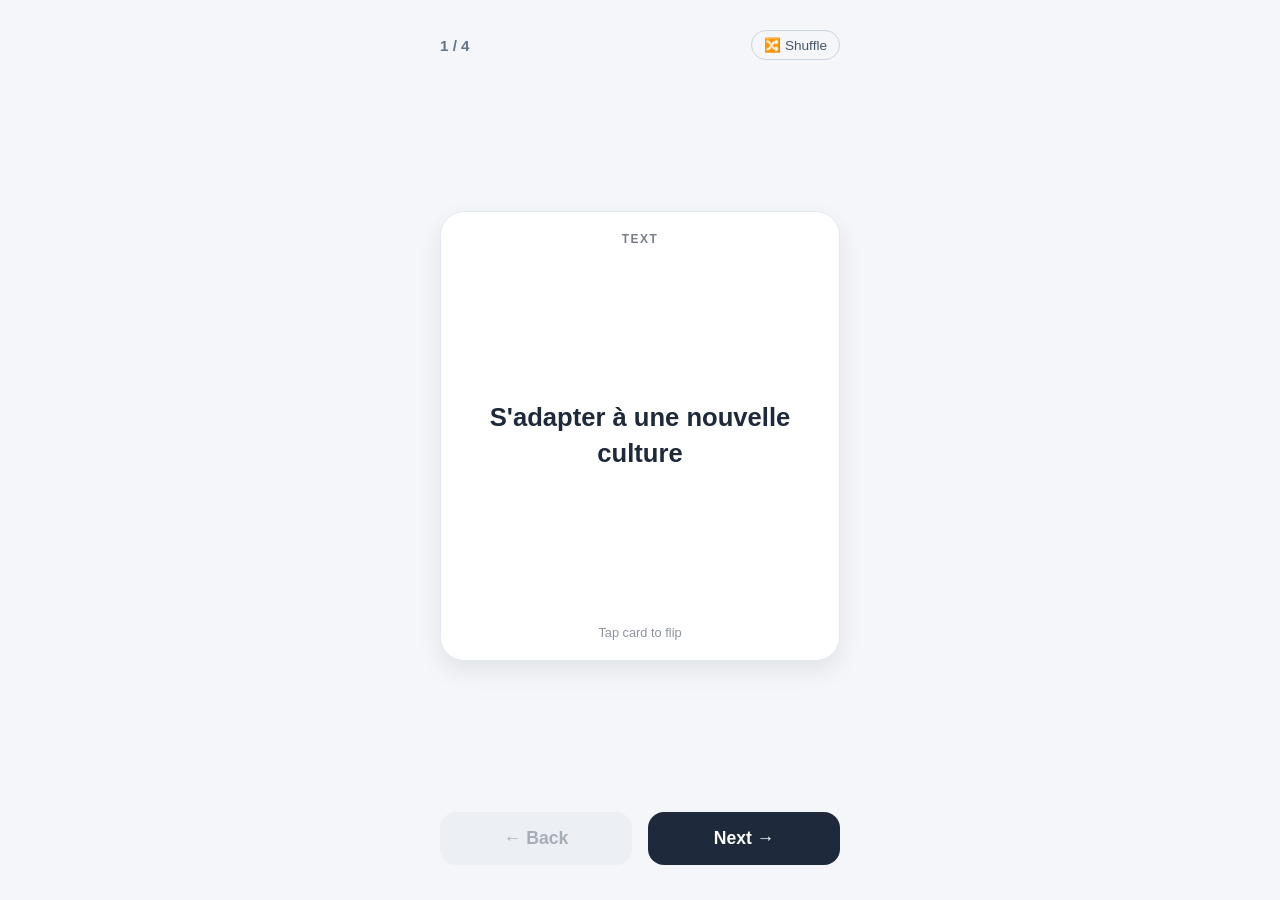
==== index.html @ ec3a05df "Add initial HTML structure for flashcards app" ====
<!DOCTYPE html>
<html lang="en">
<head>
  <meta charset="UTF-8">
  <meta name="viewport" content="width=device-width, initial-scale=1.0, maximum-scale=1.0, user-scalable=no">
  <title>My Flashcards</title>
  <style>
    * {
      box-sizing: border-box;
      margin: 0;
      padding: 0;
      font-family: -apple-system, BlinkMacSystemFont, "Segoe UI", Roboto, Helvetica, Arial, sans-serif;
    }

    body {
      background-color: #f4f6f9;
      color: #1e293b;
      display: flex;
      flex-direction: column;
      justify-content: space-between;
      align-items: center;
      min-height: 100dvh; /* Uses dynamic viewport height for mobile browsers */
      padding: 20px;
      user-select: none; /* Prevents accidental text highlighting when tapping */
    }

    /* Top Counter */
    .header {
      width: 100%;
      max-width: 400px;
      display: flex;
      justify-content: space-between;
      align-items: center;
      padding-top: 10px;
      font-size: 0.95rem;
      font-weight: 600;
      color: #64748b;
    }

    .shuffle-btn {
      background: none;
      border: 1px solid #cbd5e1;
      padding: 6px 12px;
      border-radius: 20px;
      font-size: 0.85rem;
      color: #475569;
      cursor: pointer;
    }

    .shuffle-btn:active {
      background-color: #e2e8f0;
    }

    /* 3D Card Container */
    .card-container {
      width: 100%;
      max-width: 400px;
      height: 55vh;
      max-height: 450px;
      perspective: 1000px;
      cursor: pointer;
    }

    .card {
      width: 100%;
      height: 100%;
      position: relative;
      transition: transform 0.5s cubic-bezier(0.4, 0.2, 0.2, 1);
      transform-style: preserve-3d;
    }

    .card.is-flipped {
      transform: rotateY(180deg);
    }

    .card-face {
      position: absolute;
      width: 100%;
      height: 100%;
      backface-visibility: hidden;
      -webkit-backface-visibility: hidden;
      border-radius: 24px;
      display: flex;
      flex-direction: column;
      justify-content: center;
      align-items: center;
      padding: 30px;
      text-align: center;
      box-shadow: 0 10px 25px rgba(0, 0, 0, 0.08);
    }

    /* Front Side (Text) */
    .card-front {
      background-color: #ffffff;
      border: 1px solid #e2e8f0;
    }

    /* Back Side (Vocabulary) */
    .card-back {
      background-color: #2563eb;
      color: #ffffff;
      transform: rotateY(180deg);
    }

    .label {
      position: absolute;
      top: 20px;
      font-size: 0.75rem;
      text-transform: uppercase;
      letter-spacing: 1.5px;
      opacity: 0.6;
      font-weight: 700;
    }

    .content-text {
      font-size: 1.6rem;
      font-weight: 600;
      line-height: 1.4;
      word-wrap: break-word;
    }

    .tap-hint {
      position: absolute;
      bottom: 20px;
      font-size: 0.8rem;
      opacity: 0.5;
    }

    /* Bottom Navigation Buttons */
    .controls {
      width: 100%;
      max-width: 400px;
      display: flex;
      gap: 16px;
      padding-bottom: 15px;
    }

    .nav-btn {
      flex: 1;
      padding: 16px;
      font-size: 1.1rem;
      font-weight: 600;
      border: none;
      border-radius: 16px;
      cursor: pointer;
      transition: transform 0.1s ease, background-color 0.2s;
    }

    .nav-btn:active {
      transform: scale(0.97);
    }

    .btn-back {
      background-color: #e2e8f0;
      color: #334155;
    }

    .btn-next {
      background-color: #1e293b;
      color: #ffffff;
    }

    .nav-btn:disabled {
      opacity: 0.4;
      cursor: not-allowed;
      transform: none;
    }
  </style>
</head>
<body>

  <!-- Header with Progress & Shuffle -->
  <div class="header">
    <span id="counter">1 / 4</span>
    <button class="shuffle-btn" onclick="shuffleCards()">🔀 Shuffle</button>
  </div>

  <!-- Flashcard -->
  <div class="card-container" onclick="flipCard()">
    <div class="card" id="flashcard">
      <div class="card-face card-front">
        <span class="label">Text</span>
        <div class="content-text" id="front-text">Loading...</div>
        <span class="tap-hint">Tap card to flip</span>
      </div>
      <div class="card-face card-back">
        <span class="label">Vocabulary</span>
        <div class="content-text" id="back-text">Loading...</div>
        <span class="tap-hint">Tap card to flip back</span>
      </div>
    </div>
  </div>

  <!-- Bottom Buttons -->
  <div class="controls">
    <button class="nav-btn btn-back" id="prev-btn" onclick="prevCard()">← Back</button>
    <button class="nav-btn btn-next" id="next-btn" onclick="nextCard()">Next →</button>
  </div>

  <script>
    // ==========================================
    // ADD OR EDIT YOUR FLASHCARDS HERE
    // ==========================================
    let flashcards = [
      { text: "S'adapter à une nouvelle culture", vocab: "To adapt to a new culture" },
      { text: "Améliorer la confiance en soi", vocab: "To improve self-confidence" },
      { text: "Un entretien d'embauche", vocab: "A job interview" },
      { text: "Développer une application mobile", vocab: "To develop a mobile app" }
    ];
    // ==========================================

    let currentIndex = 0;
    const cardElement = document.getElementById('flashcard');
    const frontText = document.getElementById('front-text');
    const backText = document.getElementById('back-text');
    const counter = document.getElementById('counter');
    const prevBtn = document.getElementById('prev-btn');
    const nextBtn = document.getElementById('next-btn');

    function updateCard() {
      // Ensure card is showing the front when switching
      cardElement.classList.remove('is-flipped');

      // Small delay so text updates smoothly while flipping back
      setTimeout(() => {
        const currentCard = flashcards[currentIndex];
        frontText.textContent = currentCard.text;
        backText.textContent = currentCard.vocab;
        counter.textContent = `${currentIndex + 1} / ${flashcards.length}`;

        // Disable buttons at start/end
        prevBtn.disabled = currentIndex === 0;
        nextBtn.disabled = currentIndex === flashcards.length - 1;
      }, 120);
    }

    function flipCard() {
      cardElement.classList.toggle('is-flipped');
    }

    function nextCard() {
      if (currentIndex < flashcards.length - 1) {
        currentIndex++;
        updateCard();
      }
    }

    function prevCard() {
      if (currentIndex > 0) {
        currentIndex--;
        updateCard();
      }
    }

    function shuffleCards() {
      for (let i = flashcards.length - 1; i > 0; i--) {
        const j = Math.floor(Math.random() * (i + 1));
        [flashcards[i], flashcards[j]] = [flashcards[j], flashcards[i]];
      }
      currentIndex = 0;
      updateCard();
    }

    // Initialize first card
    updateCard();
  </script>
</body>
</html>
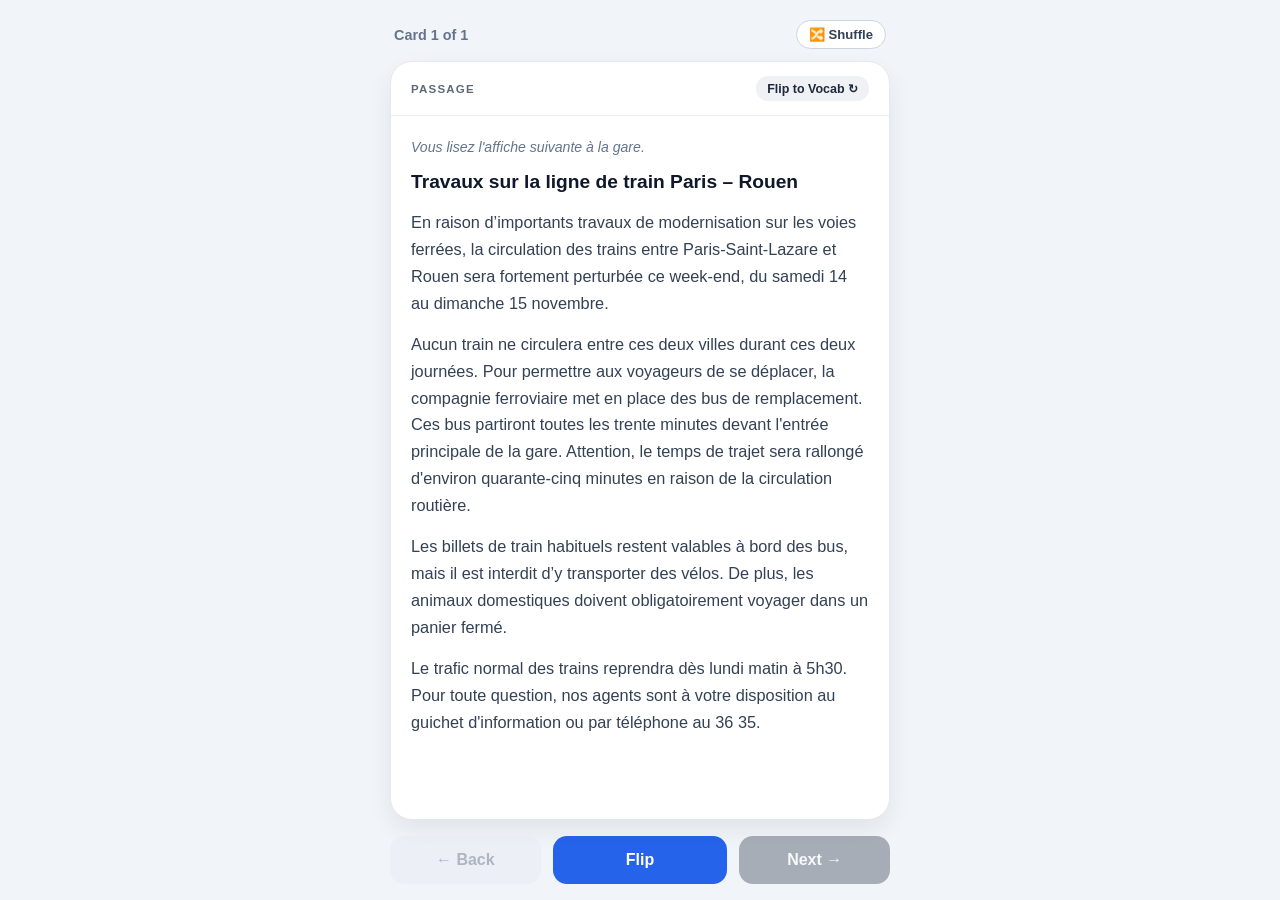
==== commit e1b142db: "Update index.html for French flashcards" ====
--- a/index.html
+++ b/index.html
@@ -1,9 +1,9 @@
 <!DOCTYPE html>
-<html lang="en">
+<html lang="fr">
 <head>
   <meta charset="UTF-8">
   <meta name="viewport" content="width=device-width, initial-scale=1.0, maximum-scale=1.0, user-scalable=no">
-  <title>My Flashcards</title>
+  <title>French Reading Flashcards</title>
   <style>
     * {
       box-sizing: border-box;
@@ -13,59 +13,65 @@
     }
 
     body {
-      background-color: #f4f6f9;
+      background-color: #f1f5f9;
       color: #1e293b;
       display: flex;
       flex-direction: column;
       justify-content: space-between;
       align-items: center;
-      min-height: 100dvh; /* Uses dynamic viewport height for mobile browsers */
-      padding: 20px;
-      user-select: none; /* Prevents accidental text highlighting when tapping */
-    }
-
-    /* Top Counter */
+      height: 100dvh;
+      padding: 16px;
+      overflow: hidden;
+    }
+
+    /* Top Bar */
     .header {
       width: 100%;
-      max-width: 400px;
+      max-width: 500px;
       display: flex;
       justify-content: space-between;
       align-items: center;
-      padding-top: 10px;
-      font-size: 0.95rem;
+      padding: 4px 4px 12px;
+      font-size: 0.9rem;
       font-weight: 600;
       color: #64748b;
     }
 
-    .shuffle-btn {
-      background: none;
+    .header-actions {
+      display: flex;
+      gap: 8px;
+    }
+
+    .pill-btn {
+      background: #ffffff;
       border: 1px solid #cbd5e1;
       padding: 6px 12px;
       border-radius: 20px;
-      font-size: 0.85rem;
-      color: #475569;
+      font-size: 0.82rem;
+      font-weight: 600;
+      color: #334155;
       cursor: pointer;
     }
 
-    .shuffle-btn:active {
+    .pill-btn:active {
       background-color: #e2e8f0;
     }
 
     /* 3D Card Container */
     .card-container {
       width: 100%;
-      max-width: 400px;
-      height: 55vh;
-      max-height: 450px;
-      perspective: 1000px;
-      cursor: pointer;
+      max-width: 500px;
+      flex: 1;
+      min-height: 0; /* Allows flex child to shrink properly */
+      perspective: 1200px;
+      margin-bottom: 16px;
     }
 
     .card {
       width: 100%;
       height: 100%;
       position: relative;
-      transition: transform 0.5s cubic-bezier(0.4, 0.2, 0.2, 1);
+      transition: transform 0.55s cubic-bezier(0.4, 0.2, 0.2, 1);
       transform-style: preserve-3d;
     }
 
@@ -79,75 +85,146 @@
       height: 100%;
       backface-visibility: hidden;
       -webkit-backface-visibility: hidden;
-      border-radius: 24px;
+      border-radius: 22px;
       display: flex;
       flex-direction: column;
-      justify-content: center;
-      align-items: center;
-      padding: 30px;
-      text-align: center;
-      box-shadow: 0 10px 25px rgba(0, 0, 0, 0.08);
-    }
-
-    /* Front Side (Text) */
+      box-shadow: 0 10px 25px rgba(0, 0, 0, 0.07);
+      overflow: hidden;
+    }
+
+    /* Front Face: Passage */
     .card-front {
       background-color: #ffffff;
       border: 1px solid #e2e8f0;
     }
 
-    /* Back Side (Vocabulary) */
+    /* Back Face: Vocabulary */
     .card-back {
-      background-color: #2563eb;
-      color: #ffffff;
+      background-color: #0f172a;
+      color: #f8fafc;
       transform: rotateY(180deg);
     }
 
-    .label {
-      position: absolute;
-      top: 20px;
-      font-size: 0.75rem;
+    /* Card Top Header Strip */
+    .card-header {
+      padding: 14px 20px;
+      display: flex;
+      justify-content: space-between;
+      align-items: center;
+      border-bottom: 1px solid rgba(148, 163, 184, 0.2);
+      flex-shrink: 0;
+    }
+
+    .badge {
+      font-size: 0.72rem;
       text-transform: uppercase;
-      letter-spacing: 1.5px;
-      opacity: 0.6;
+      letter-spacing: 1.2px;
       font-weight: 700;
-    }
-
-    .content-text {
-      font-size: 1.6rem;
+      opacity: 0.7;
+    }
+
+    .flip-trigger {
+      background: rgba(148, 163, 184, 0.15);
+      border: none;
+      color: inherit;
+      padding: 5px 11px;
+      border-radius: 12px;
+      font-size: 0.78rem;
       font-weight: 600;
-      line-height: 1.4;
-      word-wrap: break-word;
-    }
-
-    .tap-hint {
-      position: absolute;
-      bottom: 20px;
-      font-size: 0.8rem;
-      opacity: 0.5;
+      cursor: pointer;
+    }
+
+    /* Scrollable Content Area */
+    .card-body {
+      padding: 20px;
+      overflow-y: auto;
+      -webkit-overflow-scrolling: touch;
+      flex: 1;
+      line-height: 1.65;
+    }
+
+    /* Passage Typography */
+    .passage-context {
+      font-size: 0.88rem;
+      font-style: italic;
+      color: #64748b;
+      margin-bottom: 10px;
+    }
+
+    .passage-title {
+      font-size: 1.2rem;
+      font-weight: 700;
+      color: #0f172a;
+      margin-bottom: 14px;
+      line-height: 1.35;
+    }
+
+    .passage-paragraph {
+      font-size: 1.02rem;
+      color: #334155;
+      margin-bottom: 14px;
+    }
+
+    .passage-paragraph:last-child {
+      margin-bottom: 0;
+    }
+
+    /* Vocabulary List Typography */
+    .vocab-list {
+      list-style: none;
+    }
+
+    .vocab-item {
+      padding: 11px 0;
+      border-bottom: 1px solid rgba(255, 255, 255, 0.1);
+    }
+
+    .vocab-item:first-child {
+      padding-top: 0;
+    }
+
+    .vocab-item:last-child {
+      border-bottom: none;
+      padding-bottom: 0;
+    }
+
+    .vocab-term {
+      display: block;
+      font-size: 1.02rem;
+      font-weight: 700;
+      color: #60a5fa;
+      margin-bottom: 2px;
+    }
+
+    .vocab-def {
+      display: block;
+      font-size: 0.92rem;
+      color: #cbd5e1;
+      line-height: 1.45;
     }
 
     /* Bottom Navigation Buttons */
     .controls {
       width: 100%;
-      max-width: 400px;
-      display: flex;
-      gap: 16px;
-      padding-bottom: 15px;
+      max-width: 500px;
+      display: flex;
+      gap: 12px;
+      flex-shrink: 0;
     }
 
     .nav-btn {
       flex: 1;
-      padding: 16px;
-      font-size: 1.1rem;
+      padding: 15px;
+      font-size: 1rem;
       font-weight: 600;
       border: none;
-      border-radius: 16px;
+      border-radius: 14px;
       cursor: pointer;
-      transition: transform 0.1s ease, background-color 0.2s;
-    }
-
-    .nav-btn:active {
-      transform: scale(0.97);
+      transition: transform 0.1s ease, opacity 0.2s;
+    }
+
+    .nav-btn:active:not(:disabled) {
+      transform: scale(0.98);
     }
 
     .btn-back {
@@ -155,80 +232,132 @@
       color: #334155;
     }
 
+    .btn-flip {
+      background-color: #2563eb;
+      color: #ffffff;
+      flex: 1.2;
+    }
+
     .btn-next {
       background-color: #1e293b;
       color: #ffffff;
     }
 
     .nav-btn:disabled {
-      opacity: 0.4;
+      opacity: 0.35;
       cursor: not-allowed;
-      transform: none;
     }
   </style>
 </head>
 <body>
 
-  <!-- Header with Progress & Shuffle -->
+  <!-- Top Bar -->
   <div class="header">
-    <span id="counter">1 / 4</span>
-    <button class="shuffle-btn" onclick="shuffleCards()">🔀 Shuffle</button>
-  </div>
-
-  <!-- Flashcard -->
-  <div class="card-container" onclick="flipCard()">
-    <div class="card" id="flashcard">
-      <div class="card-face card-front">
-        <span class="label">Text</span>
-        <div class="content-text" id="front-text">Loading...</div>
-        <span class="tap-hint">Tap card to flip</span>
-      </div>
-      <div class="card-face card-back">
-        <span class="label">Vocabulary</span>
-        <div class="content-text" id="back-text">Loading...</div>
-        <span class="tap-hint">Tap card to flip back</span>
-      </div>
+    <span id="counter">Loading...</span>
+    <div class="header-actions">
+      <button class="pill-btn" onclick="shuffleCards()">🔀 Shuffle</button>
     </div>
   </div>
 
-  <!-- Bottom Buttons -->
+  <!-- Flashcard -->
+  <div class="card-container">
+    <div class="card" id="flashcard">
+      
+      <!-- FRONT: Passage -->
+      <div class="card-face card-front">
+        <div class="card-header">
+          <span class="badge">Passage</span>
+          <button class="flip-trigger" onclick="flipCard()">Flip to Vocab ↻</button>
+        </div>
+        <div class="card-body" id="front-body" onclick="handleCardTap(event)">
+          Loading passage...
+        </div>
+      </div>
+
+      <!-- BACK: Vocabulary -->
+      <div class="card-face card-back">
+        <div class="card-header">
+          <span class="badge">Vocabulary</span>
+          <button class="flip-trigger" onclick="flipCard()">Flip to Text ↻</button>
+        </div>
+        <div class="card-body" id="back-body" onclick="handleCardTap(event)">
+          Loading vocabulary...
+        </div>
+      </div>
+
+    </div>
+  </div>
+
+  <!-- Bottom Controls -->
   <div class="controls">
     <button class="nav-btn btn-back" id="prev-btn" onclick="prevCard()">← Back</button>
+    <button class="nav-btn btn-flip" onclick="flipCard()">Flip</button>
     <button class="nav-btn btn-next" id="next-btn" onclick="nextCard()">Next →</button>
   </div>
 
   <script>
-    // ==========================================
-    // ADD OR EDIT YOUR FLASHCARDS HERE
-    // ==========================================
-    let flashcards = [
-      { text: "S'adapter à une nouvelle culture", vocab: "To adapt to a new culture" },
-      { text: "Améliorer la confiance en soi", vocab: "To improve self-confidence" },
-      { text: "Un entretien d'embauche", vocab: "A job interview" },
-      { text: "Développer une application mobile", vocab: "To develop a mobile app" }
-    ];
-    // ==========================================
-
+    let flashcards = [];
     let currentIndex = 0;
+
     const cardElement = document.getElementById('flashcard');
-    const frontText = document.getElementById('front-text');
-    const backText = document.getElementById('back-text');
+    const frontBody = document.getElementById('front-body');
+    const backBody = document.getElementById('back-body');
     const counter = document.getElementById('counter');
     const prevBtn = document.getElementById('prev-btn');
     const nextBtn = document.getElementById('next-btn');
 
-    function updateCard() {
-      // Ensure card is showing the front when switching
+    // Fetch data from external JSON file
+    async function loadCards() {
+      try {
+        // Cache-busting query ensures updates to data.json appear immediately
+        const response = await fetch(`data.json?t=${new Date().getTime()}`);
+        if (!response.ok) throw new Error('Failed to load data.json');
+        flashcards = await response.json();
+        renderCard();
+      } catch (error) {
+        frontBody.innerHTML = `<p style="color:#dc2626;">Error loading <strong>data.json</strong>. Make sure both files are in the same folder on GitHub.</p>`;
+        counter.textContent = '0 / 0';
+        prevBtn.disabled = true;
+        nextBtn.disabled = true;
+      }
+    }
+
+    function renderCard() {
+      if (flashcards.length === 0) return;
+
       cardElement.classList.remove('is-flipped');
 
-      // Small delay so text updates smoothly while flipping back
       setTimeout(() => {
-        const currentCard = flashcards[currentIndex];
-        frontText.textContent = currentCard.text;
-        backText.textContent = currentCard.vocab;
-        counter.textContent = `${currentIndex + 1} / ${flashcards.length}`;
-
-        // Disable buttons at start/end
+        const item = flashcards[currentIndex];
+
+        // Build Front HTML (Context + Title + Paragraphs)
+        let frontHTML = '';
+        if (item.context) {
+          frontHTML += `<div class="passage-context">${item.context}</div>`;
+        }
+        if (item.title) {
+          frontHTML += `<h2 class="passage-title">${item.title}</h2>`;
+        }
+        if (Array.isArray(item.passage)) {
+          frontHTML += item.passage.map(p => `<p class="passage-paragraph">${p}</p>`).join('');
+        } else {
+          frontHTML += `<p class="passage-paragraph">${item.passage}</p>`;
+        }
+        frontBody.innerHTML = frontHTML;
+        frontBody.scrollTop = 0;
+
+        // Build Back HTML (Vocabulary List)
+        const vocabItemsHTML = item.vocabulary.map(v => `
+          <li class="vocab-item">
+            <span class="vocab-term">${v.term}</span>
+            <span class="vocab-def">${v.definition}</span>
+          </li>
+        `).join('');
+        backBody.innerHTML = `<ul class="vocab-list">${vocabItemsHTML}</ul>`;
+        backBody.scrollTop = 0;
+
+        // Update counter & button states
+        counter.textContent = `Card ${currentIndex + 1} of ${flashcards.length}`;
         prevBtn.disabled = currentIndex === 0;
         nextBtn.disabled = currentIndex === flashcards.length - 1;
       }, 120);
@@ -238,31 +367,39 @@
       cardElement.classList.toggle('is-flipped');
     }
 
+    // Allows tapping the card body to flip, without interfering with text selection
+    function handleCardTap(event) {
+      if (window.getSelection().toString().length === 0) {
+        flipCard();
+      }
+    }
+
     function nextCard() {
       if (currentIndex < flashcards.length - 1) {
         currentIndex++;
-        updateCard();
+        renderCard();
       }
     }
 
     function prevCard() {
       if (currentIndex > 0) {
         currentIndex--;
-        updateCard();
+        renderCard();
       }
     }
 
     function shuffleCards() {
+      if (flashcards.length <= 1) return;
       for (let i = flashcards.length - 1; i > 0; i--) {
         const j = Math.floor(Math.random() * (i + 1));
         [flashcards[i], flashcards[j]] = [flashcards[j], flashcards[i]];
       }
       currentIndex = 0;
-      updateCard();
-    }
-
-    // Initialize first card
-    updateCard();
+      renderCard();
+    }
+
+    // Start app
+    loadCards();
   </script>
 </body>
 </html>
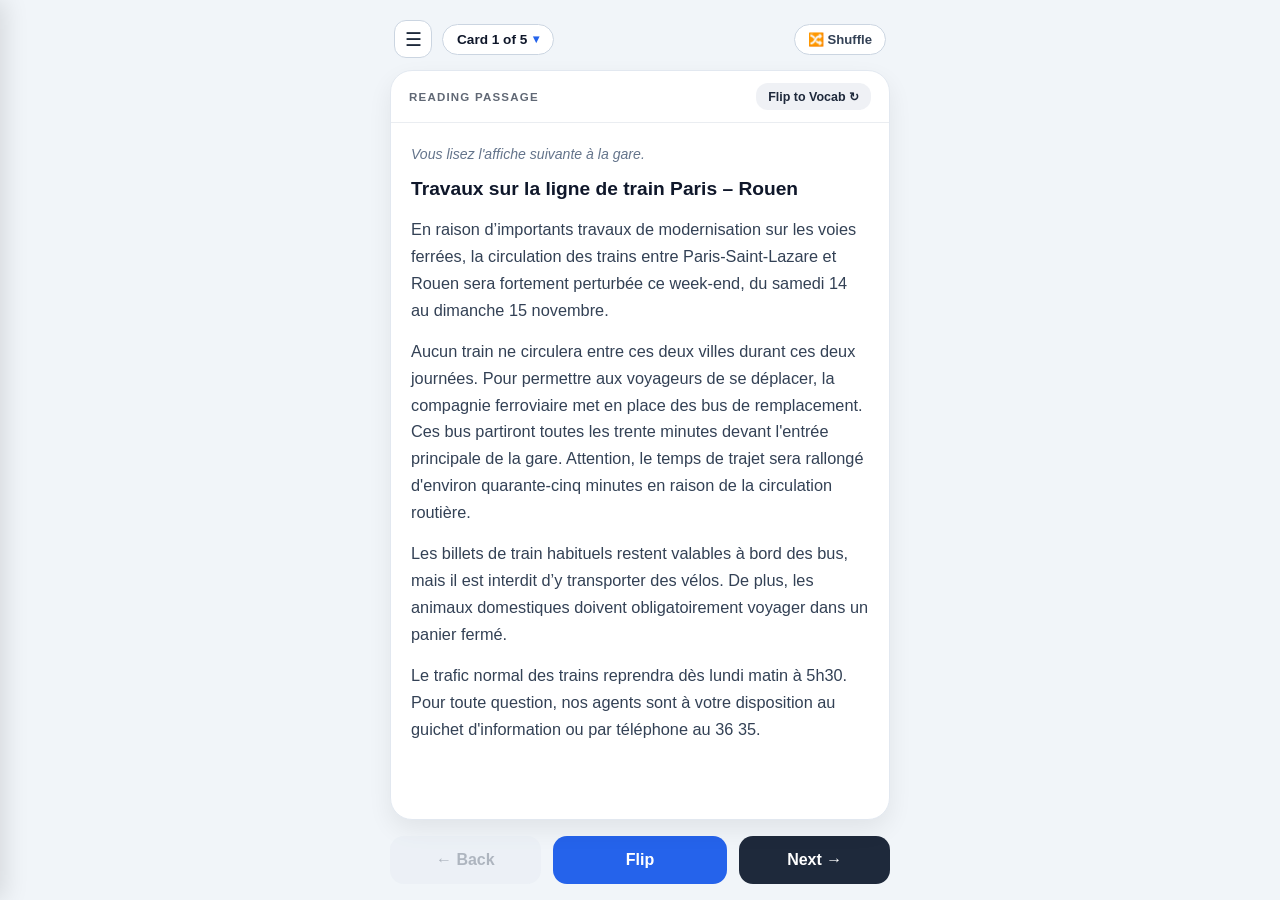
==== commit 7554cfec: "Add files via upload" ====
--- a/index.html
+++ b/index.html
@@ -3,259 +3,45 @@
 <head>
   <meta charset="UTF-8">
   <meta name="viewport" content="width=device-width, initial-scale=1.0, maximum-scale=1.0, user-scalable=no">
-  <title>French Reading Flashcards</title>
-  <style>
-    * {
-      box-sizing: border-box;
-      margin: 0;
-      padding: 0;
-      font-family: -apple-system, BlinkMacSystemFont, "Segoe UI", Roboto, Helvetica, Arial, sans-serif;
-    }
-
-    body {
-      background-color: #f1f5f9;
-      color: #1e293b;
-      display: flex;
-      flex-direction: column;
-      justify-content: space-between;
-      align-items: center;
-      height: 100dvh;
-      padding: 16px;
-      overflow: hidden;
-    }
-
-    /* Top Bar */
-    .header {
-      width: 100%;
-      max-width: 500px;
-      display: flex;
-      justify-content: space-between;
-      align-items: center;
-      padding: 4px 4px 12px;
-      font-size: 0.9rem;
-      font-weight: 600;
-      color: #64748b;
-    }
-
-    .header-actions {
-      display: flex;
-      gap: 8px;
-    }
-
-    .pill-btn {
-      background: #ffffff;
-      border: 1px solid #cbd5e1;
-      padding: 6px 12px;
-      border-radius: 20px;
-      font-size: 0.82rem;
-      font-weight: 600;
-      color: #334155;
-      cursor: pointer;
-    }
-
-    .pill-btn:active {
-      background-color: #e2e8f0;
-    }
-
-    /* 3D Card Container */
-    .card-container {
-      width: 100%;
-      max-width: 500px;
-      flex: 1;
-      min-height: 0; /* Allows flex child to shrink properly */
-      perspective: 1200px;
-      margin-bottom: 16px;
-    }
-
-    .card {
-      width: 100%;
-      height: 100%;
-      position: relative;
-      transition: transform 0.55s cubic-bezier(0.4, 0.2, 0.2, 1);
-      transform-style: preserve-3d;
-    }
-
-    .card.is-flipped {
-      transform: rotateY(180deg);
-    }
-
-    .card-face {
-      position: absolute;
-      width: 100%;
-      height: 100%;
-      backface-visibility: hidden;
-      -webkit-backface-visibility: hidden;
-      border-radius: 22px;
-      display: flex;
-      flex-direction: column;
-      box-shadow: 0 10px 25px rgba(0, 0, 0, 0.07);
-      overflow: hidden;
-    }
-
-    /* Front Face: Passage */
-    .card-front {
-      background-color: #ffffff;
-      border: 1px solid #e2e8f0;
-    }
-
-    /* Back Face: Vocabulary */
-    .card-back {
-      background-color: #0f172a;
-      color: #f8fafc;
-      transform: rotateY(180deg);
-    }
-
-    /* Card Top Header Strip */
-    .card-header {
-      padding: 14px 20px;
-      display: flex;
-      justify-content: space-between;
-      align-items: center;
-      border-bottom: 1px solid rgba(148, 163, 184, 0.2);
-      flex-shrink: 0;
-    }
-
-    .badge {
-      font-size: 0.72rem;
-      text-transform: uppercase;
-      letter-spacing: 1.2px;
-      font-weight: 700;
-      opacity: 0.7;
-    }
-
-    .flip-trigger {
-      background: rgba(148, 163, 184, 0.15);
-      border: none;
-      color: inherit;
-      padding: 5px 11px;
-      border-radius: 12px;
-      font-size: 0.78rem;
-      font-weight: 600;
-      cursor: pointer;
-    }
-
-    /* Scrollable Content Area */
-    .card-body {
-      padding: 20px;
-      overflow-y: auto;
-      -webkit-overflow-scrolling: touch;
-      flex: 1;
-      line-height: 1.65;
-    }
-
-    /* Passage Typography */
-    .passage-context {
-      font-size: 0.88rem;
-      font-style: italic;
-      color: #64748b;
-      margin-bottom: 10px;
-    }
-
-    .passage-title {
-      font-size: 1.2rem;
-      font-weight: 700;
-      color: #0f172a;
-      margin-bottom: 14px;
-      line-height: 1.35;
-    }
-
-    .passage-paragraph {
-      font-size: 1.02rem;
-      color: #334155;
-      margin-bottom: 14px;
-    }
-
-    .passage-paragraph:last-child {
-      margin-bottom: 0;
-    }
-
-    /* Vocabulary List Typography */
-    .vocab-list {
-      list-style: none;
-    }
-
-    .vocab-item {
-      padding: 11px 0;
-      border-bottom: 1px solid rgba(255, 255, 255, 0.1);
-    }
-
-    .vocab-item:first-child {
-      padding-top: 0;
-    }
-
-    .vocab-item:last-child {
-      border-bottom: none;
-      padding-bottom: 0;
-    }
-
-    .vocab-term {
-      display: block;
-      font-size: 1.02rem;
-      font-weight: 700;
-      color: #60a5fa;
-      margin-bottom: 2px;
-    }
-
-    .vocab-def {
-      display: block;
-      font-size: 0.92rem;
-      color: #cbd5e1;
-      line-height: 1.45;
-    }
-
-    /* Bottom Navigation Buttons */
-    .controls {
-      width: 100%;
-      max-width: 500px;
-      display: flex;
-      gap: 12px;
-      flex-shrink: 0;
-    }
-
-    .nav-btn {
-      flex: 1;
-      padding: 15px;
-      font-size: 1rem;
-      font-weight: 600;
-      border: none;
-      border-radius: 14px;
-      cursor: pointer;
-      transition: transform 0.1s ease, opacity 0.2s;
-    }
-
-    .nav-btn:active:not(:disabled) {
-      transform: scale(0.98);
-    }
-
-    .btn-back {
-      background-color: #e2e8f0;
-      color: #334155;
-    }
-
-    .btn-flip {
-      background-color: #2563eb;
-      color: #ffffff;
-      flex: 1.2;
-    }
-
-    .btn-next {
-      background-color: #1e293b;
-      color: #ffffff;
-    }
-
-    .nav-btn:disabled {
-      opacity: 0.35;
-      cursor: not-allowed;
-    }
-  </style>
+  <title>Home – French Reading</title>
+  <link rel="stylesheet" href="style.css?v=2">
 </head>
 <body>
 
-  <!-- Top Bar -->
+  <!-- Slide-Out Navigation Drawer -->
+  <div class="nav-overlay" id="nav-overlay" onclick="toggleMenu()"></div>
+  <nav class="nav-drawer" id="nav-drawer">
+    <div class="nav-drawer-header">
+      <span class="nav-drawer-title">French Practice</span>
+      <button class="close-menu-btn" onclick="toggleMenu()">✕</button>
+    </div>
+    <ul class="nav-links">
+      <li><a href="index.html" class="nav-link active">📖 Home (Reading)</a></li>
+      <li><a href="listening.html" class="nav-link">🎧 Listening</a></li>
+      <li><a href="speaking.html" class="nav-link">🗣️ Speaking</a></li>
+    </ul>
+  </nav>
+
+  <!-- Invisible Backdrop to Close Dropdown When Tapping Outside -->
+  <div class="popover-backdrop" id="popover-backdrop" onclick="closeTopicPopover()"></div>
+
+  <!-- Top Bar + Anchored Dropdown Popover -->
   <div class="header">
-    <span id="counter">Loading...</span>
-    <div class="header-actions">
-      <button class="pill-btn" onclick="shuffleCards()">🔀 Shuffle</button>
+    <div class="header-left">
+      <button class="menu-btn" onclick="toggleMenu()" aria-label="Open menu">☰</button>
+      <button class="topic-picker-btn" id="topic-picker-btn" onclick="toggleTopicPopover()" aria-label="Choose passage">
+        <span id="counter">Loading...</span>
+        <span class="topic-picker-arrow">▾</span>
+      </button>
+    </div>
+    <button class="pill-btn" onclick="shuffleCards()">🔀 Shuffle</button>
+
+    <!-- Dropdown Popover Anchored Right Below Header -->
+    <div class="topic-popover" id="topic-popover">
+      <div class="popover-search-wrap">
+        <input type="text" class="popover-search-input" id="topic-search" placeholder="🔍 Search passage..." oninput="filterTopics(this.value)">
+      </div>
+      <ul class="popover-list" id="topic-list"></ul>
     </div>
   </div>
 
@@ -266,10 +52,10 @@
       <!-- FRONT: Passage -->
       <div class="card-face card-front">
         <div class="card-header">
-          <span class="badge">Passage</span>
+          <span class="badge">Reading Passage</span>
           <button class="flip-trigger" onclick="flipCard()">Flip to Vocab ↻</button>
         </div>
-        <div class="card-body" id="front-body" onclick="handleCardTap(event)">
+        <div class="card-body" id="front-body">
           Loading passage...
         </div>
       </div>
@@ -280,7 +66,7 @@
           <span class="badge">Vocabulary</span>
           <button class="flip-trigger" onclick="flipCard()">Flip to Text ↻</button>
         </div>
-        <div class="card-body" id="back-body" onclick="handleCardTap(event)">
+        <div class="card-body" id="back-body">
           Loading vocabulary...
         </div>
       </div>
@@ -296,6 +82,12 @@
   </div>
 
   <script>
+    function toggleMenu() {
+      closeTopicPopover();
+      document.getElementById('nav-drawer').classList.toggle('open');
+      document.getElementById('nav-overlay').classList.toggle('open');
+    }
+
     let flashcards = [];
     let currentIndex = 0;
 
@@ -306,16 +98,20 @@
     const prevBtn = document.getElementById('prev-btn');
     const nextBtn = document.getElementById('next-btn');
 
-    // Fetch data from external JSON file
+    const topicPickerBtn = document.getElementById('topic-picker-btn');
+    const topicPopover = document.getElementById('topic-popover');
+    const popoverBackdrop = document.getElementById('popover-backdrop');
+    const topicList = document.getElementById('topic-list');
+    const topicSearch = document.getElementById('topic-search');
+
     async function loadCards() {
       try {
-        // Cache-busting query ensures updates to data.json appear immediately
         const response = await fetch(`data.json?t=${new Date().getTime()}`);
         if (!response.ok) throw new Error('Failed to load data.json');
         flashcards = await response.json();
         renderCard();
       } catch (error) {
-        frontBody.innerHTML = `<p style="color:#dc2626;">Error loading <strong>data.json</strong>. Make sure both files are in the same folder on GitHub.</p>`;
+        frontBody.innerHTML = `<p style="color:#dc2626;">Error loading <strong>data.json</strong>.</p>`;
         counter.textContent = '0 / 0';
         prevBtn.disabled = true;
         nextBtn.disabled = true;
@@ -330,14 +126,9 @@
       setTimeout(() => {
         const item = flashcards[currentIndex];
 
-        // Build Front HTML (Context + Title + Paragraphs)
         let frontHTML = '';
-        if (item.context) {
-          frontHTML += `<div class="passage-context">${item.context}</div>`;
-        }
-        if (item.title) {
-          frontHTML += `<h2 class="passage-title">${item.title}</h2>`;
-        }
+        if (item.context) frontHTML += `<div class="passage-context">${item.context}</div>`;
+        if (item.title) frontHTML += `<h2 class="passage-title">${item.title}</h2>`;
         if (Array.isArray(item.passage)) {
           frontHTML += item.passage.map(p => `<p class="passage-paragraph">${p}</p>`).join('');
         } else {
@@ -346,7 +137,6 @@
         frontBody.innerHTML = frontHTML;
         frontBody.scrollTop = 0;
 
-        // Build Back HTML (Vocabulary List)
         const vocabItemsHTML = item.vocabulary.map(v => `
           <li class="vocab-item">
             <span class="vocab-term">${v.term}</span>
@@ -356,25 +146,83 @@
         backBody.innerHTML = `<ul class="vocab-list">${vocabItemsHTML}</ul>`;
         backBody.scrollTop = 0;
 
-        // Update counter & button states
         counter.textContent = `Card ${currentIndex + 1} of ${flashcards.length}`;
         prevBtn.disabled = currentIndex === 0;
         nextBtn.disabled = currentIndex === flashcards.length - 1;
       }, 120);
     }
 
+    // Anchored Dropdown Popover Functions
+    function toggleTopicPopover() {
+      if (topicPopover.classList.contains('open')) {
+        closeTopicPopover();
+      } else {
+        openTopicPopover();
+      }
+    }
+
+    function openTopicPopover() {
+      if (flashcards.length === 0) return;
+      topicSearch.value = '';
+      renderTopicList('');
+      topicPopover.classList.add('open');
+      popoverBackdrop.classList.add('open');
+      topicPickerBtn.classList.add('open');
+
+      setTimeout(() => {
+        const activeEl = topicList.querySelector('.popover-item.active');
+        if (activeEl) activeEl.scrollIntoView({ block: 'nearest' });
+      }, 50);
+    }
+
+    function closeTopicPopover() {
+      topicPopover.classList.remove('open');
+      popoverBackdrop.classList.remove('open');
+      topicPickerBtn.classList.remove('open');
+    }
+
+    function filterTopics(query) {
+      renderTopicList(query.trim().toLowerCase());
+    }
+
+    function renderTopicList(query) {
+      const itemsHTML = flashcards.map((item, idx) => {
+        const title = item.title || `Card ${idx + 1}`;
+        const context = item.context || '';
+        const matches = !query ||
+          title.toLowerCase().includes(query) ||
+          context.toLowerCase().includes(query) ||
+          String(idx + 1) === query;
+
+        if (!matches) return '';
+
+        return `
+          <li class="popover-item ${idx === currentIndex ? 'active' : ''}" onclick="selectTopic(${idx})">
+            <div class="popover-item-num">${idx + 1}</div>
+            <div class="popover-item-info">
+              <div class="popover-item-title">${title}</div>
+              ${context ? `<div class="popover-item-sub">${context}</div>` : ''}
+            </div>
+          </li>
+        `;
+      }).join('');
+
+      topicList.innerHTML = itemsHTML || `<li style="padding: 18px; text-align: center; color: #64748b; font-size: 0.9rem;">No matching passages found</li>`;
+    }
+
+    function selectTopic(index) {
+      currentIndex = index;
+      closeTopicPopover();
+      renderCard();
+    }
+
     function flipCard() {
+      closeTopicPopover();
       cardElement.classList.toggle('is-flipped');
     }
 
-    // Allows tapping the card body to flip, without interfering with text selection
-    function handleCardTap(event) {
-      if (window.getSelection().toString().length === 0) {
-        flipCard();
-      }
-    }
-
     function nextCard() {
+      closeTopicPopover();
       if (currentIndex < flashcards.length - 1) {
         currentIndex++;
         renderCard();
@@ -382,6 +230,7 @@
     }
 
     function prevCard() {
+      closeTopicPopover();
       if (currentIndex > 0) {
         currentIndex--;
         renderCard();
@@ -389,6 +238,7 @@
     }
 
     function shuffleCards() {
+      closeTopicPopover();
       if (flashcards.length <= 1) return;
       for (let i = flashcards.length - 1; i > 0; i--) {
         const j = Math.floor(Math.random() * (i + 1));
@@ -398,8 +248,7 @@
       renderCard();
     }
 
-    // Start app
     loadCards();
   </script>
 </body>
-</html>
+</html>
--- a/style.css
+++ b/style.css
@@ -0,0 +1,581 @@
+* {
+  box-sizing: border-box;
+  margin: 0;
+  padding: 0;
+  font-family: -apple-system, BlinkMacSystemFont, "Segoe UI", Roboto, Helvetica, Arial, sans-serif;
+}
+
+body {
+  background-color: #f1f5f9;
+  color: #1e293b;
+  display: flex;
+  flex-direction: column;
+  justify-content: space-between;
+  align-items: center;
+  height: 100dvh;
+  padding: 16px;
+  overflow: hidden;
+}
+
+/* Top Bar */
+.header {
+  position: relative;
+  width: 100%;
+  max-width: 500px;
+  display: flex;
+  justify-content: space-between;
+  align-items: center;
+  padding: 4px 4px 12px;
+  font-size: 0.9rem;
+  font-weight: 600;
+  color: #64748b;
+  z-index: 60;
+}
+
+.header-left {
+  display: flex;
+  align-items: center;
+  gap: 10px;
+}
+
+.menu-btn {
+  background: #ffffff;
+  border: 1px solid #cbd5e1;
+  width: 38px;
+  height: 38px;
+  border-radius: 12px;
+  font-size: 1.2rem;
+  color: #1e293b;
+  display: flex;
+  align-items: center;
+  justify-content: center;
+  cursor: pointer;
+  flex-shrink: 0;
+}
+
+.menu-btn:active {
+  background-color: #e2e8f0;
+}
+
+/* Clickable Topic Selector Pill */
+.topic-picker-btn {
+  background: #ffffff;
+  border: 1px solid #cbd5e1;
+  padding: 7px 14px;
+  border-radius: 20px;
+  font-size: 0.85rem;
+  font-weight: 700;
+  color: #0f172a;
+  cursor: pointer;
+  display: flex;
+  align-items: center;
+  gap: 6px;
+  transition: background-color 0.15s, border-color 0.15s, box-shadow 0.15s;
+}
+
+.topic-picker-btn:active,
+.topic-picker-btn.open {
+  background-color: #eff6ff;
+  border-color: #2563eb;
+  color: #1d4ed8;
+}
+
+.topic-picker-arrow {
+  font-size: 0.72rem;
+  color: #2563eb;
+  transition: transform 0.2s ease;
+}
+
+.topic-picker-btn.open .topic-picker-arrow {
+  transform: rotate(180deg);
+}
+
+.pill-btn {
+  background: #ffffff;
+  border: 1px solid #cbd5e1;
+  padding: 7px 13px;
+  border-radius: 20px;
+  font-size: 0.82rem;
+  font-weight: 600;
+  color: #334155;
+  cursor: pointer;
+}
+
+.pill-btn:active {
+  background-color: #e2e8f0;
+}
+
+/* Anchored Dropdown Popover (Drops right below the header button) */
+.popover-backdrop {
+  position: fixed;
+  inset: 0;
+  background: transparent;
+  display: none;
+  z-index: 55;
+}
+
+.popover-backdrop.open {
+  display: block;
+}
+
+.topic-popover {
+  position: absolute;
+  top: calc(100% - 4px);
+  left: 4px;
+  right: 4px;
+  max-height: min(320px, 45dvh);
+  background: #ffffff;
+  border: 1px solid #cbd5e1;
+  border-radius: 20px;
+  box-shadow: 0 16px 36px rgba(15, 23, 42, 0.16);
+  display: none;
+  flex-direction: column;
+  overflow: hidden;
+  z-index: 70;
+  animation: popDown 0.18s cubic-bezier(0.2, 0.8, 0.2, 1);
+}
+
+.topic-popover.open {
+  display: flex;
+}
+
+@keyframes popDown {
+  from {
+    opacity: 0;
+    transform: translateY(-8px) scale(0.98);
+  }
+  to {
+    opacity: 1;
+    transform: translateY(0) scale(1);
+  }
+}
+
+.popover-search-wrap {
+  padding: 12px 12px 10px;
+  border-bottom: 1px solid #e2e8f0;
+  background: #f8fafc;
+  flex-shrink: 0;
+}
+
+.popover-search-input {
+  width: 100%;
+  padding: 9px 13px;
+  border-radius: 12px;
+  border: 1px solid #cbd5e1;
+  background: #ffffff;
+  font-size: 0.9rem;
+  color: #0f172a;
+  outline: none;
+}
+
+.popover-search-input:focus {
+  border-color: #2563eb;
+  box-shadow: 0 0 0 3px rgba(37, 99, 235, 0.12);
+}
+
+.popover-list {
+  list-style: none;
+  overflow-y: auto;
+  -webkit-overflow-scrolling: touch;
+  padding: 6px;
+  flex: 1;
+}
+
+.popover-item {
+  display: flex;
+  align-items: center;
+  gap: 11px;
+  padding: 11px 10px;
+  border-radius: 12px;
+  cursor: pointer;
+  transition: background-color 0.15s;
+}
+
+.popover-item:hover {
+  background-color: #f1f5f9;
+}
+
+.popover-item.active {
+  background-color: #eff6ff;
+}
+
+.popover-item-num {
+  width: 28px;
+  height: 28px;
+  border-radius: 8px;
+  background: #f1f5f9;
+  color: #475569;
+  font-size: 0.8rem;
+  font-weight: 700;
+  display: flex;
+  align-items: center;
+  justify-content: center;
+  flex-shrink: 0;
+}
+
+.popover-item.active .popover-item-num {
+  background: #2563eb;
+  color: #ffffff;
+}
+
+.popover-item-info {
+  flex: 1;
+  min-width: 0;
+}
+
+.popover-item-title {
+  font-size: 0.92rem;
+  font-weight: 700;
+  color: #0f172a;
+  white-space: nowrap;
+  overflow: hidden;
+  text-overflow: ellipsis;
+}
+
+.popover-item.active .popover-item-title {
+  color: #1d4ed8;
+}
+
+.popover-item-sub {
+  font-size: 0.76rem;
+  color: #64748b;
+  white-space: nowrap;
+  overflow: hidden;
+  text-overflow: ellipsis;
+  margin-top: 1px;
+}
+
+/* Slide-Out Navigation Drawer */
+.nav-overlay {
+  position: fixed;
+  inset: 0;
+  background: rgba(15, 23, 42, 0.45);
+  opacity: 0;
+  pointer-events: none;
+  transition: opacity 0.25s ease;
+  z-index: 90;
+}
+
+.nav-overlay.open {
+  opacity: 1;
+  pointer-events: auto;
+}
+
+.nav-drawer {
+  position: fixed;
+  top: 0;
+  left: 0;
+  bottom: 0;
+  width: 260px;
+  max-width: 78vw;
+  background: #ffffff;
+  box-shadow: 4px 0 24px rgba(0, 0, 0, 0.12);
+  transform: translateX(-100%);
+  transition: transform 0.28s cubic-bezier(0.4, 0, 0.2, 1);
+  z-index: 100;
+  display: flex;
+  flex-direction: column;
+  padding: 20px 16px;
+}
+
+.nav-drawer.open {
+  transform: translateX(0);
+}
+
+.nav-drawer-header {
+  display: flex;
+  justify-content: space-between;
+  align-items: center;
+  padding: 4px 8px 18px;
+  border-bottom: 1px solid #e2e8f0;
+  margin-bottom: 14px;
+}
+
+.nav-drawer-title {
+  font-size: 1.05rem;
+  font-weight: 700;
+  color: #0f172a;
+}
+
+.close-menu-btn {
+  background: none;
+  border: none;
+  font-size: 1.4rem;
+  color: #64748b;
+  cursor: pointer;
+  padding: 2px 6px;
+}
+
+.nav-links {
+  list-style: none;
+  display: flex;
+  flex-direction: column;
+  gap: 6px;
+}
+
+.nav-link {
+  display: flex;
+  align-items: center;
+  gap: 12px;
+  padding: 13px 14px;
+  border-radius: 12px;
+  text-decoration: none;
+  font-size: 0.98rem;
+  font-weight: 600;
+  color: #334155;
+  transition: background-color 0.15s;
+}
+
+.nav-link:hover {
+  background-color: #f1f5f9;
+}
+
+.nav-link.active {
+  background-color: #eff6ff;
+  color: #2563eb;
+}
+
+/* 3D Card Container */
+.card-container {
+  width: 100%;
+  max-width: 500px;
+  flex: 1;
+  min-height: 0;
+  perspective: 1200px;
+  margin-bottom: 16px;
+}
+
+.card {
+  width: 100%;
+  height: 100%;
+  position: relative;
+  transition: transform 0.55s cubic-bezier(0.4, 0.2, 0.2, 1);
+  transform-style: preserve-3d;
+  -webkit-transform-style: preserve-3d;
+}
+
+.card.is-flipped {
+  transform: rotateY(180deg);
+}
+
+.card-face {
+  position: absolute;
+  inset: 0;
+  width: 100%;
+  height: 100%;
+  backface-visibility: hidden;
+  -webkit-backface-visibility: hidden;
+  border-radius: 22px;
+  display: flex;
+  flex-direction: column;
+  box-shadow: 0 10px 25px rgba(0, 0, 0, 0.07);
+  overflow: hidden;
+}
+
+.card-front {
+  background-color: #ffffff;
+  border: 1px solid #e2e8f0;
+  transform: rotateY(0deg);
+  z-index: 2;
+  pointer-events: auto;
+}
+
+.card-back {
+  background-color: #0f172a;
+  color: #f8fafc;
+  transform: rotateY(180deg);
+  z-index: 1;
+  pointer-events: none;
+}
+
+.card.is-flipped .card-front {
+  z-index: 1;
+  pointer-events: none;
+}
+
+.card.is-flipped .card-back {
+  z-index: 2;
+  pointer-events: auto;
+}
+
+/* Card Top Header Strip */
+.card-header {
+  padding: 12px 18px;
+  display: flex;
+  justify-content: space-between;
+  align-items: center;
+  border-bottom: 1px solid rgba(148, 163, 184, 0.2);
+  flex-shrink: 0;
+}
+
+.badge {
+  font-size: 0.72rem;
+  text-transform: uppercase;
+  letter-spacing: 1.2px;
+  font-weight: 700;
+  opacity: 0.7;
+}
+
+.card-header-actions {
+  display: flex;
+  align-items: center;
+  gap: 8px;
+}
+
+.flip-trigger {
+  background: rgba(148, 163, 184, 0.15);
+  border: none;
+  color: inherit;
+  padding: 6px 12px;
+  border-radius: 12px;
+  font-size: 0.78rem;
+  font-weight: 600;
+  cursor: pointer;
+}
+
+/* Audio Play Button on Speaking Card */
+.play-trigger {
+  background-color: #2563eb;
+  color: #ffffff;
+  border: none;
+  padding: 6px 14px;
+  border-radius: 12px;
+  font-size: 0.8rem;
+  font-weight: 600;
+  cursor: pointer;
+  display: flex;
+  align-items: center;
+  gap: 5px;
+  transition: background-color 0.2s;
+}
+
+.play-trigger.is-playing {
+  background-color: #dc2626;
+}
+
+.speed-trigger {
+  background: #f1f5f9;
+  color: #475569;
+  border: 1px solid #cbd5e1;
+  padding: 5px 9px;
+  border-radius: 10px;
+  font-size: 0.75rem;
+  font-weight: 700;
+  cursor: pointer;
+}
+
+/* Scrollable Content Area */
+.card-body {
+  padding: 20px;
+  overflow-y: auto;
+  -webkit-overflow-scrolling: touch;
+  touch-action: pan-y;
+  flex: 1;
+  min-height: 0;
+  line-height: 1.65;
+}
+
+/* Passage Typography */
+.passage-context {
+  font-size: 0.88rem;
+  font-style: italic;
+  color: #64748b;
+  margin-bottom: 10px;
+}
+
+.passage-title {
+  font-size: 1.2rem;
+  font-weight: 700;
+  color: #0f172a;
+  margin-bottom: 14px;
+  line-height: 1.35;
+}
+
+.passage-paragraph {
+  font-size: 1.02rem;
+  color: #334155;
+  margin-bottom: 14px;
+}
+
+.passage-paragraph:last-child {
+  margin-bottom: 0;
+}
+
+/* Vocabulary List Typography */
+.vocab-list {
+  list-style: none;
+}
+
+.vocab-item {
+  padding: 11px 0;
+  border-bottom: 1px solid rgba(255, 255, 255, 0.1);
+}
+
+.vocab-item:first-child {
+  padding-top: 0;
+}
+
+.vocab-item:last-child {
+  border-bottom: none;
+  padding-bottom: 0;
+}
+
+.vocab-term {
+  display: block;
+  font-size: 1.02rem;
+  font-weight: 700;
+  color: #60a5fa;
+  margin-bottom: 2px;
+}
+
+.vocab-def {
+  display: block;
+  font-size: 0.92rem;
+  color: #cbd5e1;
+  line-height: 1.45;
+}
+
+/* Bottom Navigation Buttons */
+.controls {
+  width: 100%;
+  max-width: 500px;
+  display: flex;
+  gap: 12px;
+  flex-shrink: 0;
+}
+
+.nav-btn {
+  flex: 1;
+  padding: 15px;
+  font-size: 1rem;
+  font-weight: 600;
+  border: none;
+  border-radius: 14px;
+  cursor: pointer;
+  transition: transform 0.1s ease, opacity 0.2s;
+}
+
+.nav-btn:active:not(:disabled) {
+  transform: scale(0.98);
+}
+
+.btn-back {
+  background-color: #e2e8f0;
+  color: #334155;
+}
+
+.btn-flip {
+  background-color: #2563eb;
+  color: #ffffff;
+  flex: 1.2;
+}
+
+.btn-next {
+  background-color: #1e293b;
+  color: #ffffff;
+}
+
+.nav-btn:disabled {
+  opacity: 0.35;
+  cursor: not-allowed;
+}
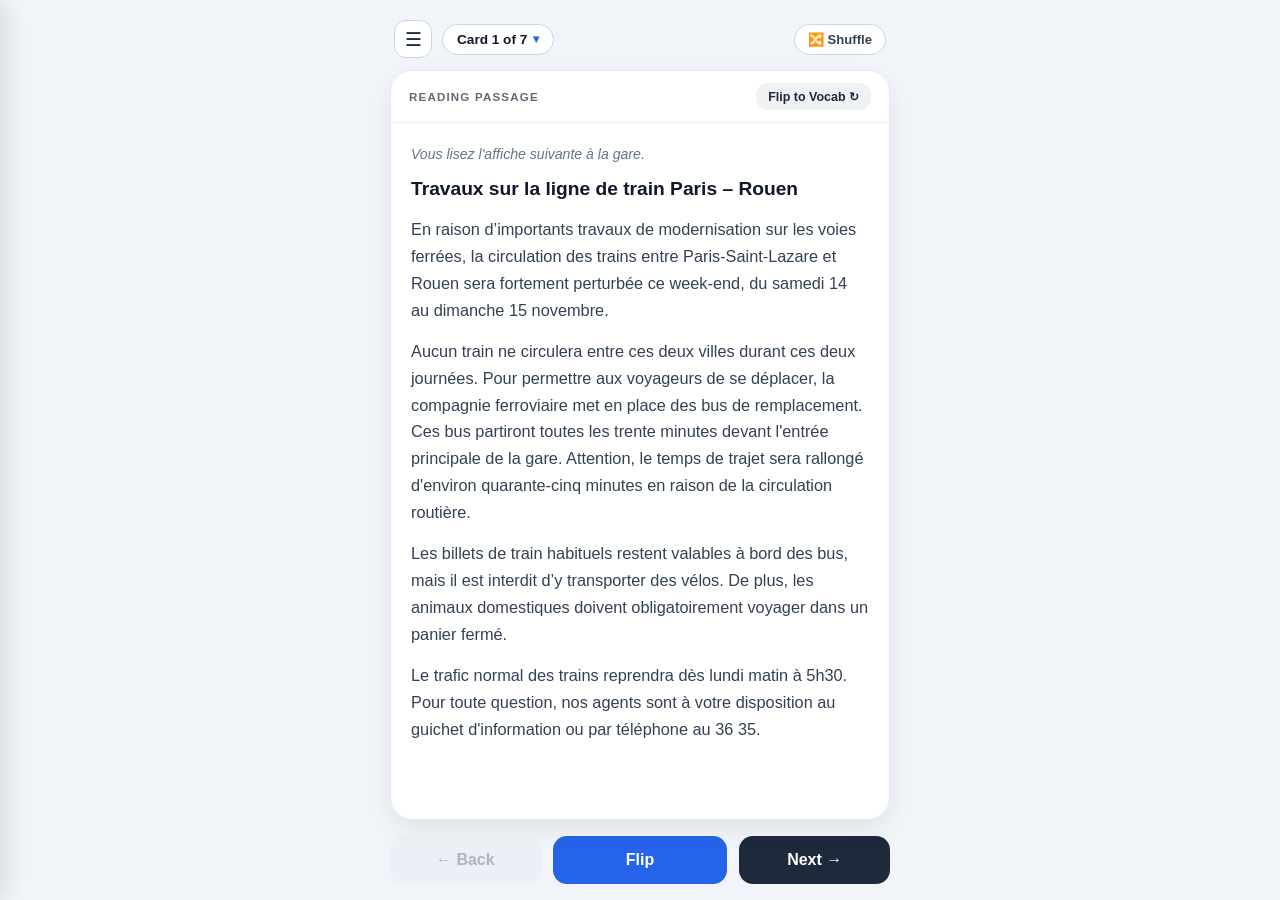
==== commit 692e6742: "Fix HTML structure for navigation links" ====
--- a/index.html
+++ b/index.html
@@ -15,11 +15,15 @@
       <span class="nav-drawer-title">French Practice</span>
       <button class="close-menu-btn" onclick="toggleMenu()">✕</button>
     </div>
-    <ul class="nav-links">
-      <li><a href="index.html" class="nav-link active">📖 Home (Reading)</a></li>
+        <ul class="nav-links">
+      <li><a href="index.html" class="nav-link">📖 Home (Reading)</a></li>
       <li><a href="listening.html" class="nav-link">🎧 Listening</a></li>
       <li><a href="speaking.html" class="nav-link">🗣️ Speaking</a></li>
+      <li><a href="writing.html" class="nav-link">✍️ Writing</a></li>
+      <li><a href="tcf-questions.html" class="nav-link">🎯 TCF Questions</a></li>
+      <li><a href="daily-questions.html" class="nav-link">📅 Daily Questions</a></li>
     </ul>
+
   </nav>
 
   <!-- Invisible Backdrop to Close Dropdown When Tapping Outside -->
@@ -251,4 +255,4 @@
     loadCards();
   </script>
 </body>
-</html>+</html>
